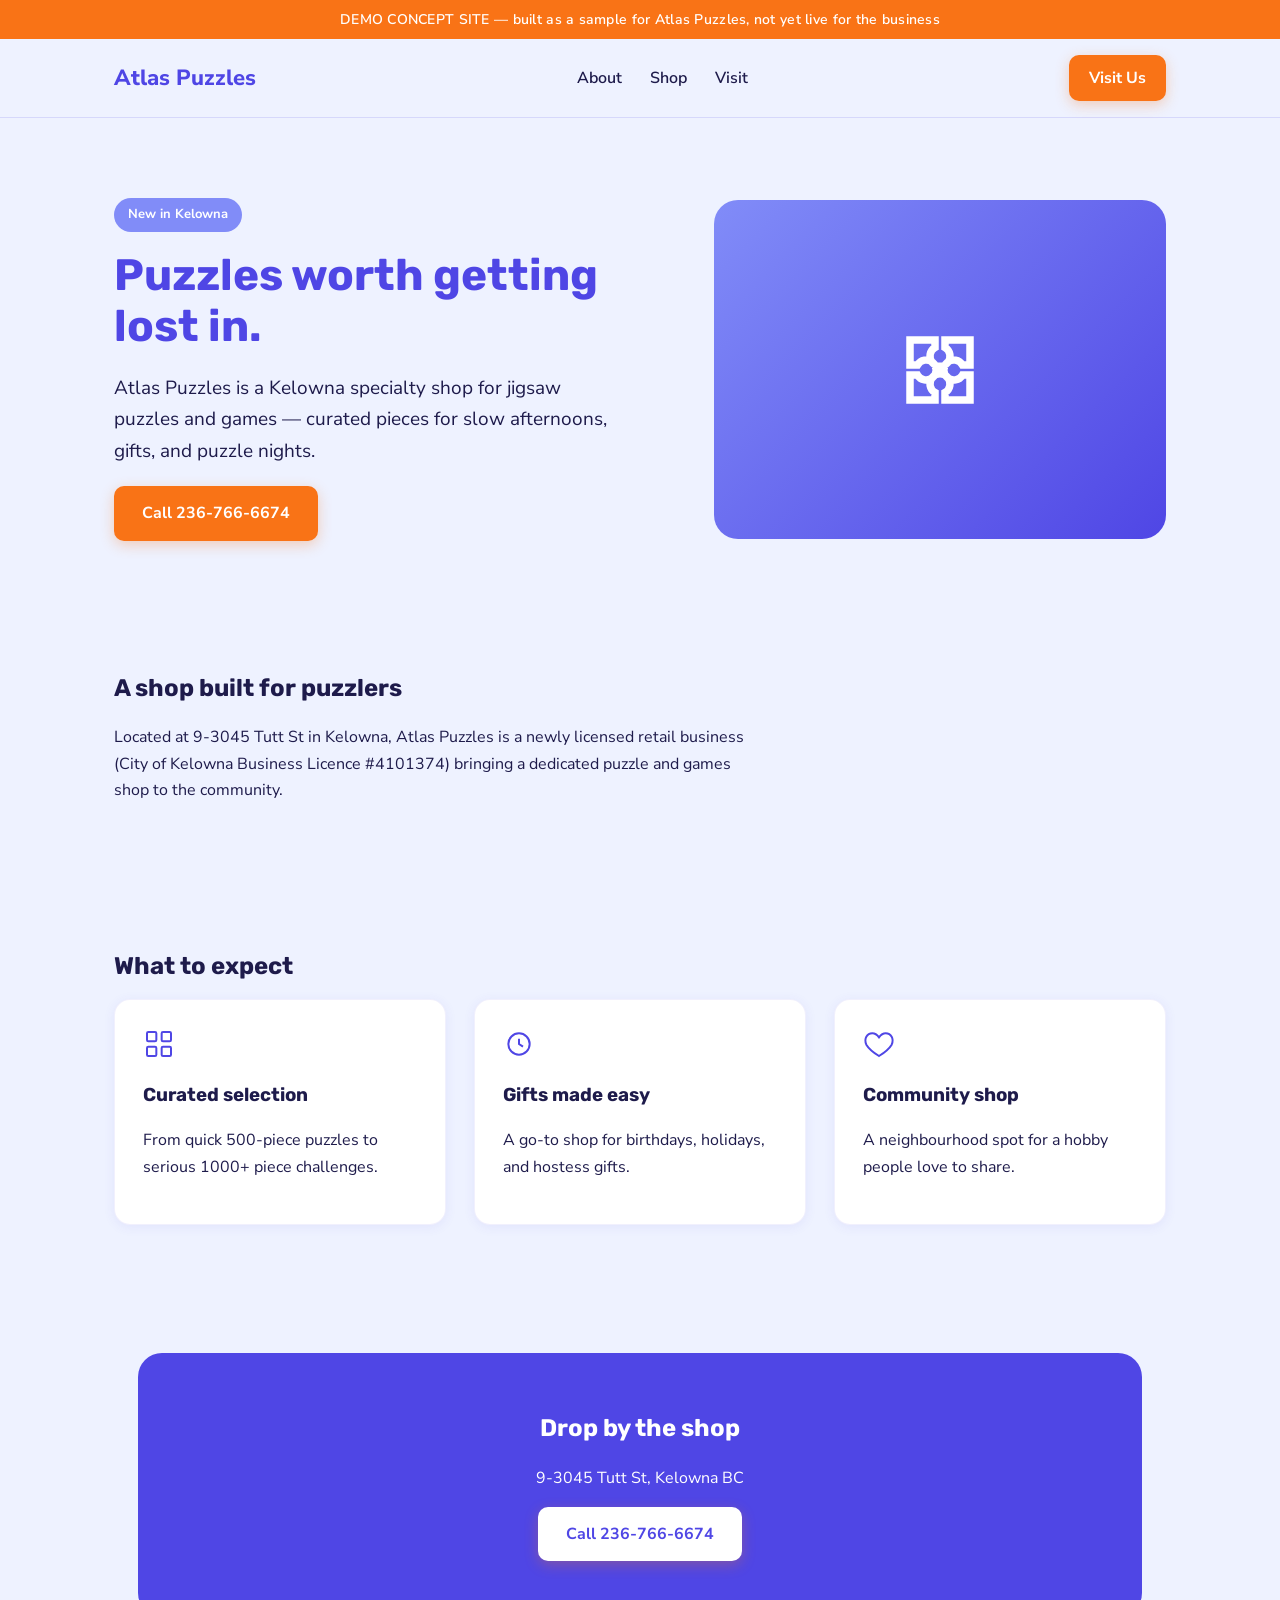
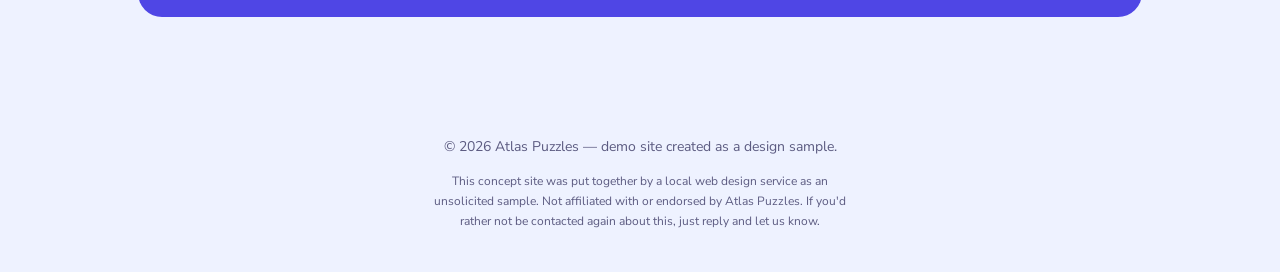
==== index.html @ 6343166e "Add demo concept site for Atlas Puzzles" ====
<!DOCTYPE html>
<html lang="en">
<head>
<meta charset="UTF-8" />
<meta name="viewport" content="width=device-width, initial-scale=1" />
<title>Atlas Puzzles | Jigsaw & Game Shop, Kelowna BC</title>
<meta name="description" content="Atlas Puzzles — a jigsaw puzzle and game specialty shop in Kelowna, BC. Demo concept site." />
<style>
  @import url('https://fonts.googleapis.com/css2?family=Nunito+Sans:wght@300;400;500;600;700&family=Rubik:wght@400;500;600;700;800&display=swap');
  :root{
    --primary:#4F46E5; --secondary:#818CF8; --cta:#F97316;
    --bg:#EEF2FF; --text:#1E1B4B; --card:#ffffff;
  }
  *{box-sizing:border-box;}
  body{margin:0;font-family:'Nunito Sans',sans-serif;background:var(--bg);color:var(--text);line-height:1.65;}
  h1,h2,h3{font-family:'Rubik',sans-serif;margin:0 0 .5em;}
  a{color:inherit;}
  .demo-banner{background:var(--cta);color:#fff;text-align:center;font-size:14px;padding:8px 16px;font-weight:600;letter-spacing:.02em;}
  .wrap{max-width:1100px;margin:0 auto;padding:0 24px;}
  header{position:sticky;top:0;background:rgba(238,242,255,.9);backdrop-filter:blur(6px);border-bottom:1px solid rgba(79,70,229,.15);z-index:20;}
  nav{display:flex;align-items:center;justify-content:space-between;padding:16px 0;}
  .logo{font-size:22px;font-weight:800;color:var(--primary);}
  nav ul{list-style:none;display:flex;gap:28px;margin:0;padding:0;}
  nav a{text-decoration:none;font-weight:600;color:var(--text);cursor:pointer;transition:color .2s;}
  nav a:hover{color:var(--primary);}
  .btn{display:inline-block;background:var(--cta);color:#fff;font-weight:700;padding:14px 28px;border-radius:10px;text-decoration:none;cursor:pointer;transition:transform .2s, box-shadow .2s;box-shadow:0 4px 14px rgba(249,115,22,.3);}
  .btn:hover{transform:translateY(-2px);box-shadow:0 8px 20px rgba(249,115,22,.4);}
  .btn:focus-visible, a:focus-visible, nav a:focus-visible{outline:3px solid var(--primary);outline-offset:3px;}
  .hero{padding:80px 0 64px;display:grid;grid-template-columns:1.1fr .9fr;gap:48px;align-items:center;}
  .hero h1{font-size:44px;line-height:1.15;color:var(--primary);}
  .hero p{font-size:19px;max-width:46ch;}
  .hero-badge{display:inline-block;background:var(--secondary);color:#fff;font-size:13px;font-weight:700;padding:6px 14px;border-radius:999px;margin-bottom:18px;}
  .hero-art{background:linear-gradient(135deg,var(--secondary),var(--primary));border-radius:24px;aspect-ratio:4/3;display:flex;align-items:center;justify-content:center;color:#fff;}
  section{padding:64px 0;}
  .features{display:grid;grid-template-columns:repeat(3,1fr);gap:28px;}
  .card{background:var(--card);border-radius:16px;padding:28px;box-shadow:0 2px 12px rgba(79,70,229,.08);border:1px solid rgba(79,70,229,.08);}
  .card svg{width:32px;height:32px;color:var(--primary);margin-bottom:12px;}
  .cta-section{background:var(--primary);color:#fff;border-radius:24px;padding:56px;text-align:center;margin:0 24px;}
  .cta-section h2{color:#fff;}
  .cta-section .btn{background:#fff;color:var(--primary);}
  footer{padding:40px 0;text-align:center;font-size:14px;color:rgba(30,27,75,.7);}
  @media (max-width:800px){
    .hero{grid-template-columns:1fr;padding-top:48px;}
    .features{grid-template-columns:1fr;}
    nav ul{display:none;}
    .hero h1{font-size:32px;}
  }
</style>
</head>
<body>
  <div class="demo-banner">DEMO CONCEPT SITE — built as a sample for Atlas Puzzles, not yet live for the business</div>

  <header>
    <div class="wrap">
      <nav>
        <div class="logo">Atlas Puzzles</div>
        <ul>
          <li><a href="#about">About</a></li>
          <li><a href="#shop">Shop</a></li>
          <li><a href="#visit">Visit</a></li>
        </ul>
        <a class="btn" href="#visit" style="padding:10px 20px;">Visit Us</a>
      </nav>
    </div>
  </header>

  <div class="wrap">
    <section class="hero">
      <div>
        <span class="hero-badge">New in Kelowna</span>
        <h1>Puzzles worth getting lost in.</h1>
        <p>Atlas Puzzles is a Kelowna specialty shop for jigsaw puzzles and games — curated pieces for slow afternoons, gifts, and puzzle nights.</p>
        <a class="btn" href="tel:2367666674">Call 236-766-6674</a>
      </div>
      <div class="hero-art" aria-hidden="true">
        <svg viewBox="0 0 24 24" fill="none" stroke="currentColor" stroke-width="1.5" style="width:120px;height:120px;">
          <path d="M6 6h5v1.5a2 2 0 1 0 2 0V6h5v5h-1.5a2 2 0 1 0 0 2H18v5h-5v-1.5a2 2 0 1 0-2 0V18H6v-5h1.5a2 2 0 1 0 0-2H6Z"/>
        </svg>
      </div>
    </section>

    <section id="about">
      <h2>A shop built for puzzlers</h2>
      <p style="max-width:65ch;">Located at 9-3045 Tutt St in Kelowna, Atlas Puzzles is a newly licensed retail business (City of Kelowna Business Licence #4101374) bringing a dedicated puzzle and games shop to the community.</p>
    </section>

    <section id="shop">
      <h2>What to expect</h2>
      <div class="features">
        <div class="card">
          <svg viewBox="0 0 24 24" fill="none" stroke="currentColor" stroke-width="1.5"><rect x="3" y="3" width="7" height="7" rx="1"/><rect x="14" y="3" width="7" height="7" rx="1"/><rect x="3" y="14" width="7" height="7" rx="1"/><rect x="14" y="14" width="7" height="7" rx="1"/></svg>
          <h3>Curated selection</h3>
          <p>From quick 500-piece puzzles to serious 1000+ piece challenges.</p>
        </div>
        <div class="card">
          <svg viewBox="0 0 24 24" fill="none" stroke="currentColor" stroke-width="1.5"><path d="M20 12a8 8 0 1 1-16 0 8 8 0 0 1 16 0Z"/><path d="M12 8v4l3 2"/></svg>
          <h3>Gifts made easy</h3>
          <p>A go-to shop for birthdays, holidays, and hostess gifts.</p>
        </div>
        <div class="card">
          <svg viewBox="0 0 24 24" fill="none" stroke="currentColor" stroke-width="1.5"><path d="M12 21s-7-4.35-9.5-8.5C.5 8 3 4 7 4c2 0 3.5 1 5 3 1.5-2 3-3 5-3 4 0 6.5 4 4.5 8.5C19 16.65 12 21 12 21Z"/></svg>
          <h3>Community shop</h3>
          <p>A neighbourhood spot for a hobby people love to share.</p>
        </div>
      </div>
    </section>

    <section id="visit">
      <div class="cta-section">
        <h2>Drop by the shop</h2>
        <p>9-3045 Tutt St, Kelowna BC</p>
        <a class="btn" href="tel:2367666674">Call 236-766-6674</a>
      </div>
    </section>
  </div>

  <footer>
    <div class="wrap">
      <p>&copy; 2026 Atlas Puzzles — demo site created as a design sample.</p>
      <p style="font-size:12px;max-width:60ch;margin:8px auto 0;">This concept site was put together by a local web design service as an unsolicited sample. Not affiliated with or endorsed by Atlas Puzzles. If you'd rather not be contacted again about this, just reply and let us know.</p>
    </div>
  </footer>
</body>
</html>
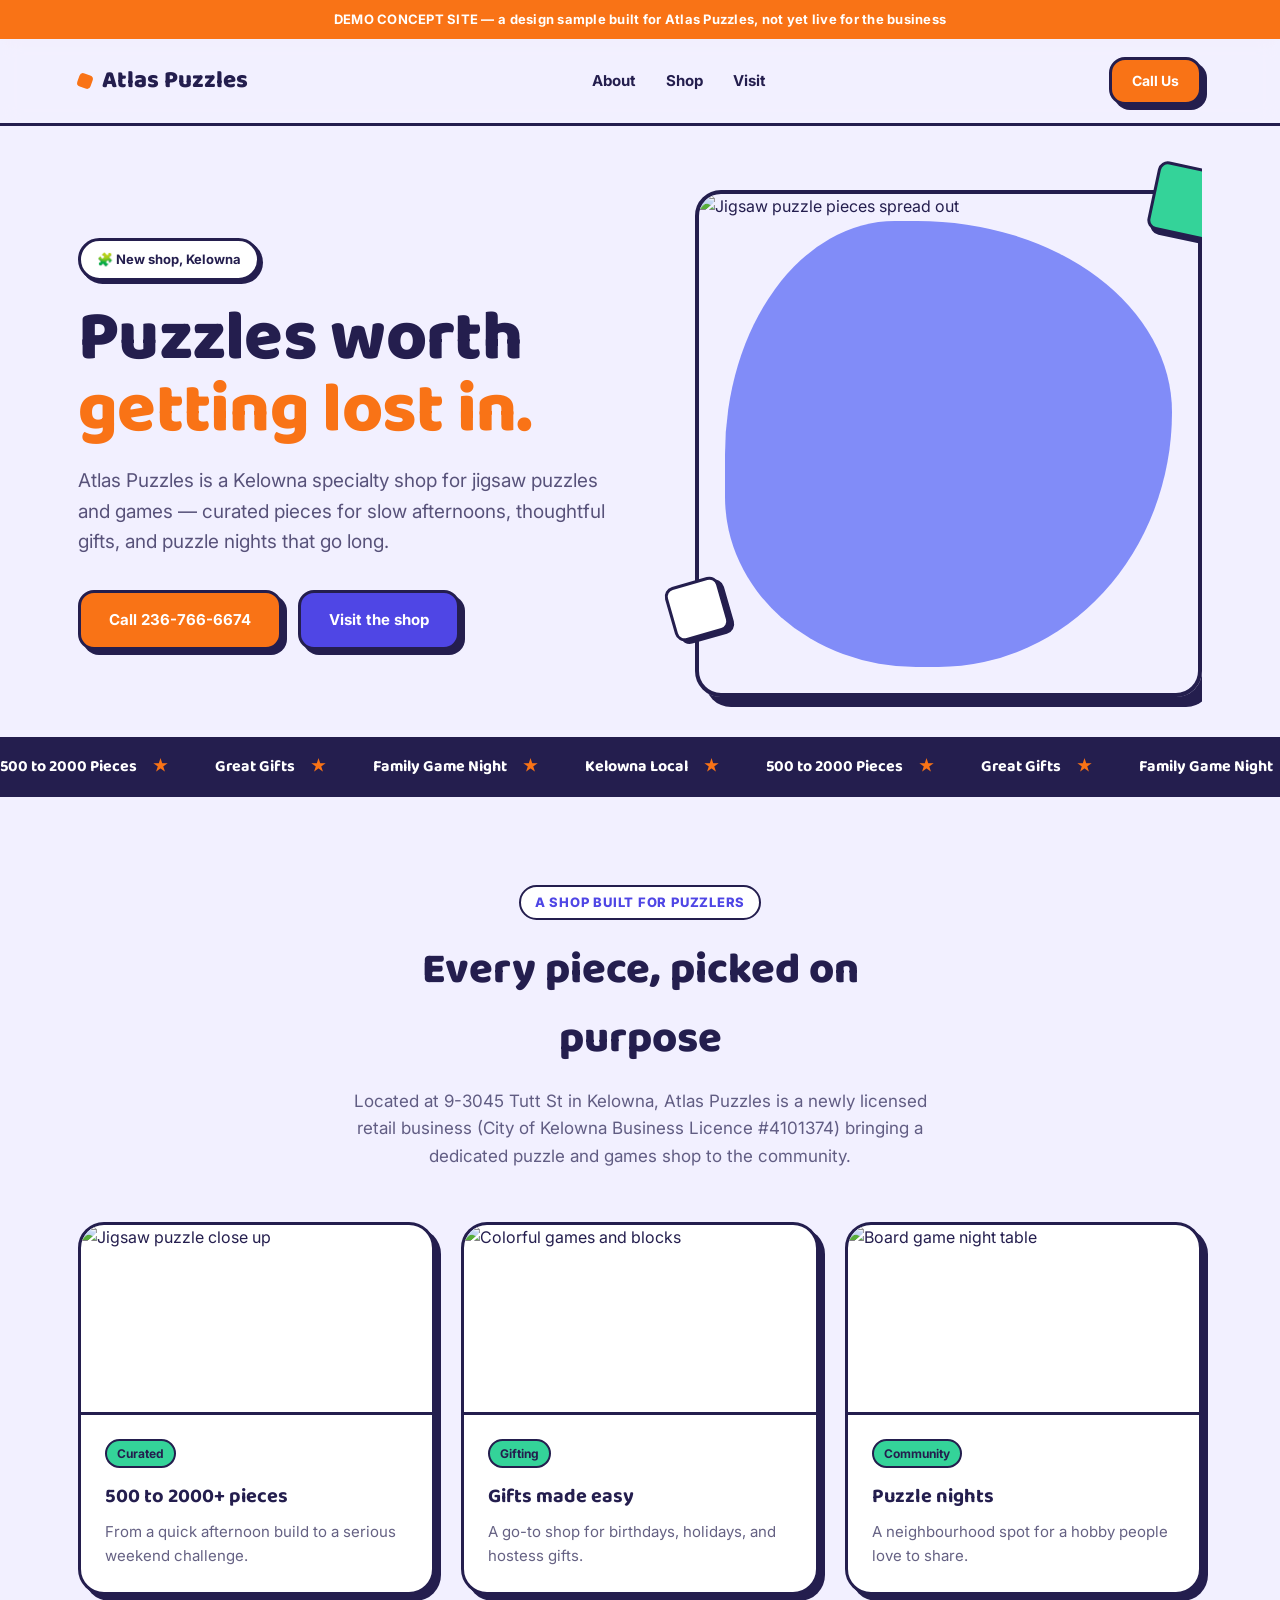
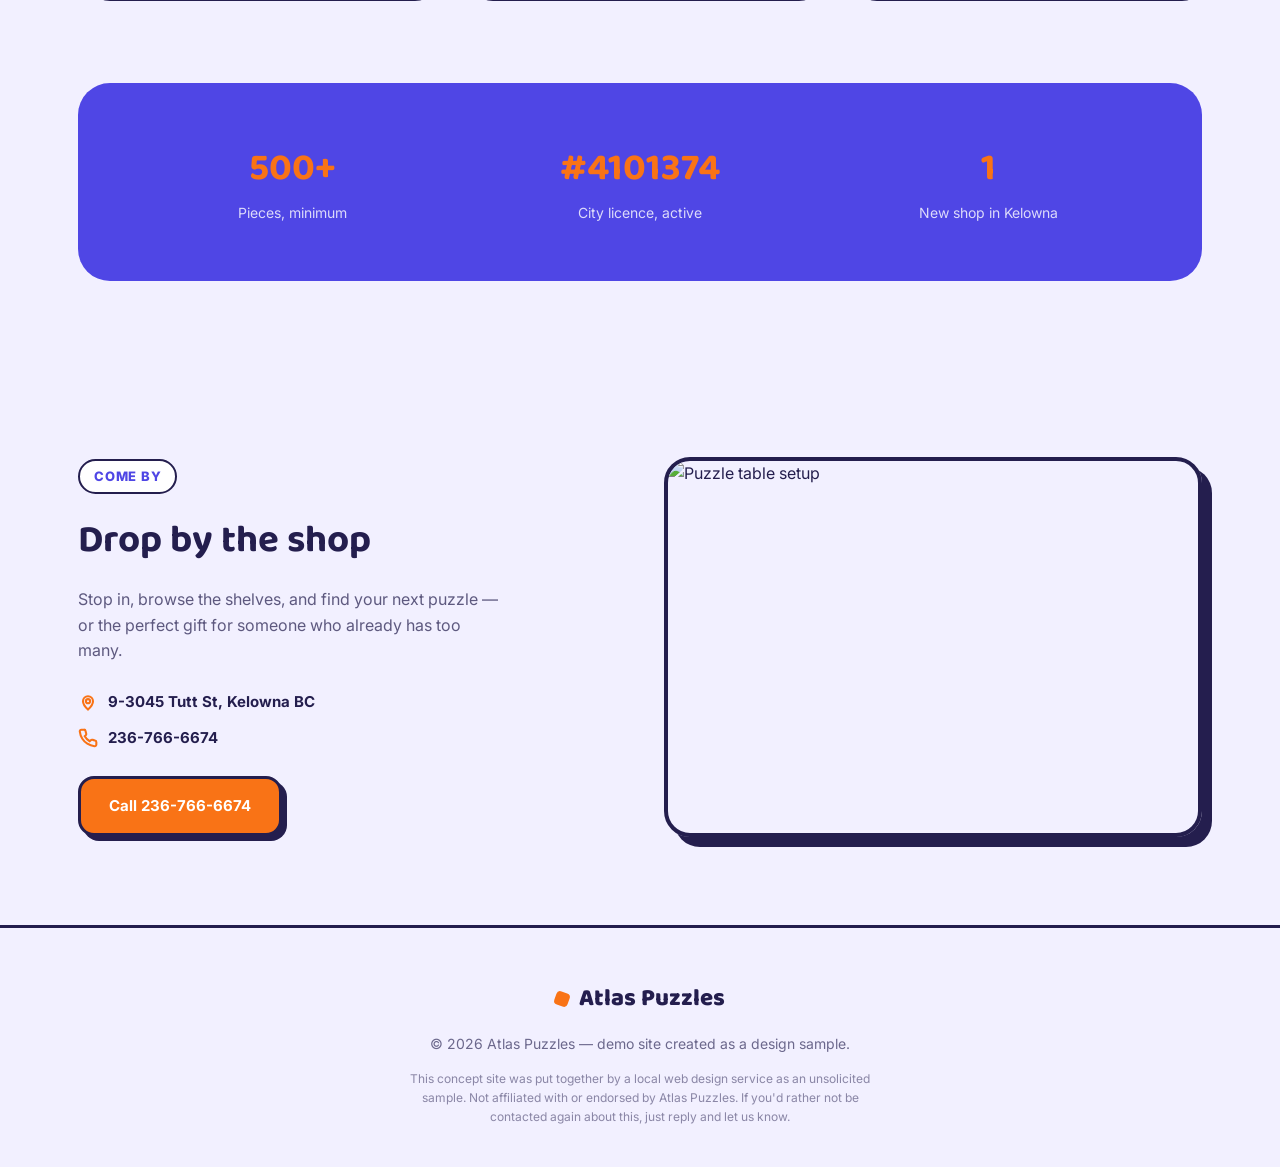
==== commit d9535522: "Redesign with richer, on-brand visual identity" ====
--- a/index.html
+++ b/index.html
@@ -6,118 +6,222 @@
 <title>Atlas Puzzles | Jigsaw & Game Shop, Kelowna BC</title>
 <meta name="description" content="Atlas Puzzles — a jigsaw puzzle and game specialty shop in Kelowna, BC. Demo concept site." />
 <style>
-  @import url('https://fonts.googleapis.com/css2?family=Nunito+Sans:wght@300;400;500;600;700&family=Rubik:wght@400;500;600;700;800&display=swap');
+  @import url('https://fonts.googleapis.com/css2?family=Baloo+2:wght@500;600;700;800&family=Inter:wght@400;500;600;700&display=swap');
+
   :root{
-    --primary:#4F46E5; --secondary:#818CF8; --cta:#F97316;
-    --bg:#EEF2FF; --text:#1E1B4B; --card:#ffffff;
+    --indigo:#4F46E5; --sky:#818CF8; --sun:#F97316; --mint:#34D399;
+    --bg:#F2F0FF; --ink:#241E4E; --paper:#FFFFFF;
+    --r:26px;
   }
   *{box-sizing:border-box;}
-  body{margin:0;font-family:'Nunito Sans',sans-serif;background:var(--bg);color:var(--text);line-height:1.65;}
-  h1,h2,h3{font-family:'Rubik',sans-serif;margin:0 0 .5em;}
+  html{scroll-behavior:smooth;}
+  body{margin:0;font-family:'Inter',sans-serif;background:var(--bg);color:var(--ink);line-height:1.6;-webkit-font-smoothing:antialiased;}
+  h1,h2,h3,.display{font-family:'Baloo 2',sans-serif;}
   a{color:inherit;}
-  .demo-banner{background:var(--cta);color:#fff;text-align:center;font-size:14px;padding:8px 16px;font-weight:600;letter-spacing:.02em;}
-  .wrap{max-width:1100px;margin:0 auto;padding:0 24px;}
-  header{position:sticky;top:0;background:rgba(238,242,255,.9);backdrop-filter:blur(6px);border-bottom:1px solid rgba(79,70,229,.15);z-index:20;}
-  nav{display:flex;align-items:center;justify-content:space-between;padding:16px 0;}
-  .logo{font-size:22px;font-weight:800;color:var(--primary);}
-  nav ul{list-style:none;display:flex;gap:28px;margin:0;padding:0;}
-  nav a{text-decoration:none;font-weight:600;color:var(--text);cursor:pointer;transition:color .2s;}
-  nav a:hover{color:var(--primary);}
-  .btn{display:inline-block;background:var(--cta);color:#fff;font-weight:700;padding:14px 28px;border-radius:10px;text-decoration:none;cursor:pointer;transition:transform .2s, box-shadow .2s;box-shadow:0 4px 14px rgba(249,115,22,.3);}
-  .btn:hover{transform:translateY(-2px);box-shadow:0 8px 20px rgba(249,115,22,.4);}
-  .btn:focus-visible, a:focus-visible, nav a:focus-visible{outline:3px solid var(--primary);outline-offset:3px;}
-  .hero{padding:80px 0 64px;display:grid;grid-template-columns:1.1fr .9fr;gap:48px;align-items:center;}
-  .hero h1{font-size:44px;line-height:1.15;color:var(--primary);}
-  .hero p{font-size:19px;max-width:46ch;}
-  .hero-badge{display:inline-block;background:var(--secondary);color:#fff;font-size:13px;font-weight:700;padding:6px 14px;border-radius:999px;margin-bottom:18px;}
-  .hero-art{background:linear-gradient(135deg,var(--secondary),var(--primary));border-radius:24px;aspect-ratio:4/3;display:flex;align-items:center;justify-content:center;color:#fff;}
-  section{padding:64px 0;}
-  .features{display:grid;grid-template-columns:repeat(3,1fr);gap:28px;}
-  .card{background:var(--card);border-radius:16px;padding:28px;box-shadow:0 2px 12px rgba(79,70,229,.08);border:1px solid rgba(79,70,229,.08);}
-  .card svg{width:32px;height:32px;color:var(--primary);margin-bottom:12px;}
-  .cta-section{background:var(--primary);color:#fff;border-radius:24px;padding:56px;text-align:center;margin:0 24px;}
-  .cta-section h2{color:#fff;}
-  .cta-section .btn{background:#fff;color:var(--primary);}
-  footer{padding:40px 0;text-align:center;font-size:14px;color:rgba(30,27,75,.7);}
-  @media (max-width:800px){
-    .hero{grid-template-columns:1fr;padding-top:48px;}
-    .features{grid-template-columns:1fr;}
+  img{display:block;max-width:100%;}
+
+  .demo-banner{background:var(--sun);color:#fff;text-align:center;font-size:13px;padding:9px 16px;font-weight:700;letter-spacing:.02em;}
+  .wrap{max-width:1180px;margin:0 auto;padding:0 28px;}
+
+  header{position:sticky;top:0;background:rgba(242,240,255,.85);backdrop-filter:blur(10px);z-index:30;border-bottom:3px solid var(--ink);}
+  nav{display:flex;align-items:center;justify-content:space-between;padding:18px 0;}
+  .logo{font-family:'Baloo 2',sans-serif;font-weight:800;font-size:24px;display:flex;align-items:center;gap:10px;}
+  .logo .dot{width:14px;height:14px;background:var(--sun);border-radius:4px;transform:rotate(20deg);display:inline-block;}
+  nav ul{list-style:none;display:flex;gap:30px;margin:0;padding:0;}
+  nav a{text-decoration:none;font-weight:700;font-size:15px;color:var(--ink);cursor:pointer;}
+  nav a:hover{color:var(--indigo);}
+
+  .btn{display:inline-flex;align-items:center;gap:8px;background:var(--sun);color:#fff;font-weight:700;font-size:15px;padding:15px 28px;border-radius:16px;text-decoration:none;cursor:pointer;border:3px solid var(--ink);
+    box-shadow:5px 5px 0 var(--ink);transition:transform .15s ease, box-shadow .15s ease;}
+  .btn:hover{transform:translate(-2px,-2px);box-shadow:7px 7px 0 var(--ink);}
+  .btn:active{transform:translate(2px,2px);box-shadow:2px 2px 0 var(--ink);}
+  .btn.alt{background:var(--indigo);}
+  .btn.white{background:#fff;color:var(--ink);}
+  .btn:focus-visible{outline:3px solid var(--mint);outline-offset:3px;}
+
+  /* HERO */
+  .hero{padding:64px 0 40px;position:relative;overflow:hidden;}
+  .hero-grid{display:grid;grid-template-columns:1.05fr .95fr;gap:56px;align-items:center;position:relative;z-index:2;}
+  .hero-badge{display:inline-flex;align-items:center;gap:8px;background:#fff;border:3px solid var(--ink);color:var(--ink);font-size:13px;font-weight:700;padding:8px 16px;border-radius:100px;margin-bottom:22px;box-shadow:3px 3px 0 var(--ink);}
+  .hero h1{font-size:clamp(2.6rem,5.5vw,4.4rem);line-height:1.02;font-weight:800;margin:0 0 20px;letter-spacing:-.01em;}
+  .hero h1 span{color:var(--sun);}
+  .hero p{font-size:19px;max-width:44ch;color:rgba(36,30,78,.75);margin:0 0 32px;}
+  .hero-actions{display:flex;gap:16px;flex-wrap:wrap;}
+
+  .hero-art{position:relative;aspect-ratio:1/1;}
+  .blob{position:absolute;inset:6%;background:var(--sky);border-radius:40% 60% 55% 45% / 55% 45% 60% 40%;z-index:0;}
+  .hero-photo{position:relative;z-index:1;border-radius:var(--r);border:4px solid var(--ink);box-shadow:10px 10px 0 var(--ink);overflow:hidden;height:100%;}
+  .hero-photo img{width:100%;height:100%;object-fit:cover;}
+  .piece{position:absolute;background:var(--sun);border:3px solid var(--ink);border-radius:10px;z-index:2;box-shadow:4px 4px 0 var(--ink);}
+  .piece.p1{width:70px;height:70px;top:-24px;right:-20px;transform:rotate(12deg);background:var(--mint);}
+  .piece.p2{width:56px;height:56px;bottom:12%;left:-26px;transform:rotate(-16deg);background:#fff;}
+
+  .marquee{border-top:3px solid var(--ink);border-bottom:3px solid var(--ink);overflow:hidden;background:var(--ink);}
+  .marquee-track{display:flex;gap:48px;white-space:nowrap;padding:14px 0;animation:scroll 22s linear infinite;width:max-content;}
+  .marquee span{font-family:'Baloo 2',sans-serif;font-weight:700;font-size:16px;color:#fff;display:flex;align-items:center;gap:16px;}
+  .marquee span::after{content:"★";color:var(--sun);}
+  @keyframes scroll{from{transform:translateX(0);}to{transform:translateX(-50%);}}
+  @media (prefers-reduced-motion: reduce){.marquee-track{animation:none;}}
+
+  section{padding:88px 0;}
+  .eyebrow{display:inline-block;font-size:13px;font-weight:800;letter-spacing:.06em;text-transform:uppercase;color:var(--indigo);background:#fff;border:2px solid var(--ink);border-radius:100px;padding:5px 14px;margin-bottom:16px;}
+  .section-head{max-width:600px;margin:0 auto 52px;text-align:center;}
+  .section-head h2{font-size:clamp(1.9rem,3.4vw,2.7rem);font-weight:800;margin:0 0 14px;}
+  .section-head p{font-size:17px;color:rgba(36,30,78,.7);margin:0;}
+
+  .cards{display:grid;grid-template-columns:repeat(3,1fr);gap:26px;}
+  .card{background:var(--paper);border:3px solid var(--ink);border-radius:var(--r);padding:0;box-shadow:6px 6px 0 var(--ink);overflow:hidden;transition:transform .2s ease, box-shadow .2s ease;cursor:pointer;}
+  .card:hover{transform:translate(-3px,-3px);box-shadow:9px 9px 0 var(--ink);}
+  .card img{width:100%;height:190px;object-fit:cover;border-bottom:3px solid var(--ink);}
+  .card-body{padding:24px;}
+  .card h3{margin:0 0 8px;font-size:20px;}
+  .card p{margin:0;font-size:15px;color:rgba(36,30,78,.7);}
+  .card-tag{display:inline-block;font-size:12px;font-weight:700;background:var(--mint);border:2px solid var(--ink);border-radius:100px;padding:3px 10px;margin-bottom:12px;}
+
+  .stripe{background:var(--indigo);color:#fff;border-radius:32px;padding:56px;display:grid;grid-template-columns:repeat(3,1fr);gap:32px;text-align:center;}
+  .stripe b{display:block;font-family:'Baloo 2',sans-serif;font-size:38px;color:var(--sun);}
+  .stripe span{font-size:14px;color:rgba(255,255,255,.8);}
+
+  .visit{display:grid;grid-template-columns:1fr 1fr;gap:48px;align-items:center;}
+  .visit-photo{border-radius:var(--r);border:4px solid var(--ink);box-shadow:10px 10px 0 var(--ink);overflow:hidden;height:380px;}
+  .visit-photo img{width:100%;height:100%;object-fit:cover;}
+  .visit h2{font-size:clamp(1.8rem,3vw,2.5rem);margin:0 0 16px;}
+  .visit p{color:rgba(36,30,78,.72);font-size:16px;margin:0 0 26px;max-width:42ch;}
+  .visit-details{display:flex;flex-direction:column;gap:12px;margin-bottom:26px;}
+  .visit-details div{display:flex;gap:10px;align-items:center;font-weight:700;font-size:15px;}
+  .visit-details svg{width:20px;height:20px;color:var(--sun);flex-shrink:0;}
+
+  footer{padding:52px 0 40px;text-align:center;border-top:3px solid var(--ink);}
+  footer .logo{justify-content:center;display:flex;margin-bottom:14px;}
+  footer p{font-size:14px;color:rgba(36,30,78,.65);margin:6px 0;}
+  footer .fine{font-size:12px;max-width:60ch;margin:14px auto 0;color:rgba(36,30,78,.5);}
+
+  @media (max-width:860px){
+    .hero-grid,.visit{grid-template-columns:1fr;}
+    .cards{grid-template-columns:1fr;}
+    .stripe{grid-template-columns:1fr;gap:20px;padding:36px;}
     nav ul{display:none;}
-    .hero h1{font-size:32px;}
+    section{padding:56px 0;}
+    .hero-art{order:-1;margin-bottom:20px;}
   }
 </style>
 </head>
 <body>
-  <div class="demo-banner">DEMO CONCEPT SITE — built as a sample for Atlas Puzzles, not yet live for the business</div>
+  <div class="demo-banner">DEMO CONCEPT SITE — a design sample built for Atlas Puzzles, not yet live for the business</div>
 
   <header>
     <div class="wrap">
       <nav>
-        <div class="logo">Atlas Puzzles</div>
+        <div class="logo"><span class="dot"></span>Atlas Puzzles</div>
         <ul>
           <li><a href="#about">About</a></li>
           <li><a href="#shop">Shop</a></li>
           <li><a href="#visit">Visit</a></li>
         </ul>
-        <a class="btn" href="#visit" style="padding:10px 20px;">Visit Us</a>
+        <a class="btn" href="tel:2367666674" style="padding:10px 20px;font-size:14px;">Call Us</a>
       </nav>
     </div>
   </header>
 
   <div class="wrap">
     <section class="hero">
-      <div>
-        <span class="hero-badge">New in Kelowna</span>
-        <h1>Puzzles worth getting lost in.</h1>
-        <p>Atlas Puzzles is a Kelowna specialty shop for jigsaw puzzles and games — curated pieces for slow afternoons, gifts, and puzzle nights.</p>
-        <a class="btn" href="tel:2367666674">Call 236-766-6674</a>
-      </div>
-      <div class="hero-art" aria-hidden="true">
-        <svg viewBox="0 0 24 24" fill="none" stroke="currentColor" stroke-width="1.5" style="width:120px;height:120px;">
-          <path d="M6 6h5v1.5a2 2 0 1 0 2 0V6h5v5h-1.5a2 2 0 1 0 0 2H18v5h-5v-1.5a2 2 0 1 0-2 0V18H6v-5h1.5a2 2 0 1 0 0-2H6Z"/>
-        </svg>
-      </div>
-    </section>
-
+      <div class="hero-grid">
+        <div>
+          <span class="hero-badge">🧩 New shop, Kelowna</span>
+          <h1>Puzzles worth <span>getting lost in.</span></h1>
+          <p>Atlas Puzzles is a Kelowna specialty shop for jigsaw puzzles and games — curated pieces for slow afternoons, thoughtful gifts, and puzzle nights that go long.</p>
+          <div class="hero-actions">
+            <a class="btn" href="tel:2367666674">Call 236-766-6674</a>
+            <a class="btn alt" href="#visit">Visit the shop</a>
+          </div>
+        </div>
+        <div class="hero-art">
+          <div class="blob"></div>
+          <div class="hero-photo">
+            <img src="https://images.unsplash.com/photo-1606503153255-59d8b8b82176?w=900&q=80&auto=format&fit=crop" alt="Jigsaw puzzle pieces spread out" />
+          </div>
+          <div class="piece p1"></div>
+          <div class="piece p2"></div>
+        </div>
+      </div>
+    </section>
+  </div>
+
+  <div class="marquee" aria-hidden="true">
+    <div class="marquee-track">
+      <span>500 to 2000 Pieces</span><span>Great Gifts</span><span>Family Game Night</span><span>Kelowna Local</span>
+      <span>500 to 2000 Pieces</span><span>Great Gifts</span><span>Family Game Night</span><span>Kelowna Local</span>
+    </div>
+  </div>
+
+  <div class="wrap">
     <section id="about">
-      <h2>A shop built for puzzlers</h2>
-      <p style="max-width:65ch;">Located at 9-3045 Tutt St in Kelowna, Atlas Puzzles is a newly licensed retail business (City of Kelowna Business Licence #4101374) bringing a dedicated puzzle and games shop to the community.</p>
-    </section>
-
-    <section id="shop">
-      <h2>What to expect</h2>
-      <div class="features">
+      <div class="section-head">
+        <span class="eyebrow">A shop built for puzzlers</span>
+        <h2>Every piece, picked on purpose</h2>
+        <p>Located at 9-3045 Tutt St in Kelowna, Atlas Puzzles is a newly licensed retail business (City of Kelowna Business Licence #4101374) bringing a dedicated puzzle and games shop to the community.</p>
+      </div>
+
+      <div id="shop" class="cards">
         <div class="card">
-          <svg viewBox="0 0 24 24" fill="none" stroke="currentColor" stroke-width="1.5"><rect x="3" y="3" width="7" height="7" rx="1"/><rect x="14" y="3" width="7" height="7" rx="1"/><rect x="3" y="14" width="7" height="7" rx="1"/><rect x="14" y="14" width="7" height="7" rx="1"/></svg>
-          <h3>Curated selection</h3>
-          <p>From quick 500-piece puzzles to serious 1000+ piece challenges.</p>
+          <img src="https://images.unsplash.com/photo-1595278069441-2cf29f8005a4?w=500&q=75&auto=format&fit=crop" alt="Jigsaw puzzle close up"/>
+          <div class="card-body">
+            <span class="card-tag">Curated</span>
+            <h3>500 to 2000+ pieces</h3>
+            <p>From a quick afternoon build to a serious weekend challenge.</p>
+          </div>
         </div>
         <div class="card">
-          <svg viewBox="0 0 24 24" fill="none" stroke="currentColor" stroke-width="1.5"><path d="M20 12a8 8 0 1 1-16 0 8 8 0 0 1 16 0Z"/><path d="M12 8v4l3 2"/></svg>
-          <h3>Gifts made easy</h3>
-          <p>A go-to shop for birthdays, holidays, and hostess gifts.</p>
+          <img src="https://images.unsplash.com/photo-1522069169874-c58ec4b76be5?w=500&q=75&auto=format&fit=crop" alt="Colorful games and blocks"/>
+          <div class="card-body">
+            <span class="card-tag">Gifting</span>
+            <h3>Gifts made easy</h3>
+            <p>A go-to shop for birthdays, holidays, and hostess gifts.</p>
+          </div>
         </div>
         <div class="card">
-          <svg viewBox="0 0 24 24" fill="none" stroke="currentColor" stroke-width="1.5"><path d="M12 21s-7-4.35-9.5-8.5C.5 8 3 4 7 4c2 0 3.5 1 5 3 1.5-2 3-3 5-3 4 0 6.5 4 4.5 8.5C19 16.65 12 21 12 21Z"/></svg>
-          <h3>Community shop</h3>
-          <p>A neighbourhood spot for a hobby people love to share.</p>
-        </div>
+          <img src="https://images.unsplash.com/photo-1611996575749-79a3a250f948?w=500&q=75&auto=format&fit=crop" alt="Board game night table"/>
+          <div class="card-body">
+            <span class="card-tag">Community</span>
+            <h3>Puzzle nights</h3>
+            <p>A neighbourhood spot for a hobby people love to share.</p>
+          </div>
+        </div>
+      </div>
+    </section>
+
+    <section style="padding-top:0;">
+      <div class="stripe">
+        <div><b>500+</b><span>Pieces, minimum</span></div>
+        <div><b>#4101374</b><span>City licence, active</span></div>
+        <div><b>1</b><span>New shop in Kelowna</span></div>
       </div>
     </section>
 
     <section id="visit">
-      <div class="cta-section">
-        <h2>Drop by the shop</h2>
-        <p>9-3045 Tutt St, Kelowna BC</p>
-        <a class="btn" href="tel:2367666674">Call 236-766-6674</a>
+      <div class="visit">
+        <div>
+          <span class="eyebrow">Come By</span>
+          <h2>Drop by the shop</h2>
+          <p>Stop in, browse the shelves, and find your next puzzle — or the perfect gift for someone who already has too many.</p>
+          <div class="visit-details">
+            <div><svg viewBox="0 0 24 24" fill="none" stroke="currentColor" stroke-width="2.5"><path d="M12 21s-6-5.5-6-10a6 6 0 1 1 12 0c0 4.5-6 10-6 10Z"/><circle cx="12" cy="11" r="2.5"/></svg> 9-3045 Tutt St, Kelowna BC</div>
+            <div><svg viewBox="0 0 24 24" fill="none" stroke="currentColor" stroke-width="2.5"><path d="M22 16.92v3a2 2 0 0 1-2.18 2 19.8 19.8 0 0 1-8.63-3.07 19.5 19.5 0 0 1-6-6 19.8 19.8 0 0 1-3.07-8.67A2 2 0 0 1 4.11 2h3a2 2 0 0 1 2 1.72c.13.96.36 1.9.7 2.81a2 2 0 0 1-.45 2.11L8.09 9.91a16 16 0 0 0 6 6l1.27-1.27a2 2 0 0 1 2.11-.45c.9.34 1.85.57 2.81.7A2 2 0 0 1 22 16.92Z"/></svg> 236-766-6674</div>
+          </div>
+          <a class="btn" href="tel:2367666674">Call 236-766-6674</a>
+        </div>
+        <div class="visit-photo">
+          <img src="https://images.unsplash.com/photo-1587654780291-39c9404d746b?w=900&q=80&auto=format&fit=crop" alt="Puzzle table setup" />
+        </div>
       </div>
     </section>
   </div>
 
   <footer>
     <div class="wrap">
+      <div class="logo"><span class="dot"></span>Atlas Puzzles</div>
       <p>&copy; 2026 Atlas Puzzles — demo site created as a design sample.</p>
-      <p style="font-size:12px;max-width:60ch;margin:8px auto 0;">This concept site was put together by a local web design service as an unsolicited sample. Not affiliated with or endorsed by Atlas Puzzles. If you'd rather not be contacted again about this, just reply and let us know.</p>
+      <p class="fine">This concept site was put together by a local web design service as an unsolicited sample. Not affiliated with or endorsed by Atlas Puzzles. If you'd rather not be contacted again about this, just reply and let us know.</p>
     </div>
   </footer>
 </body>
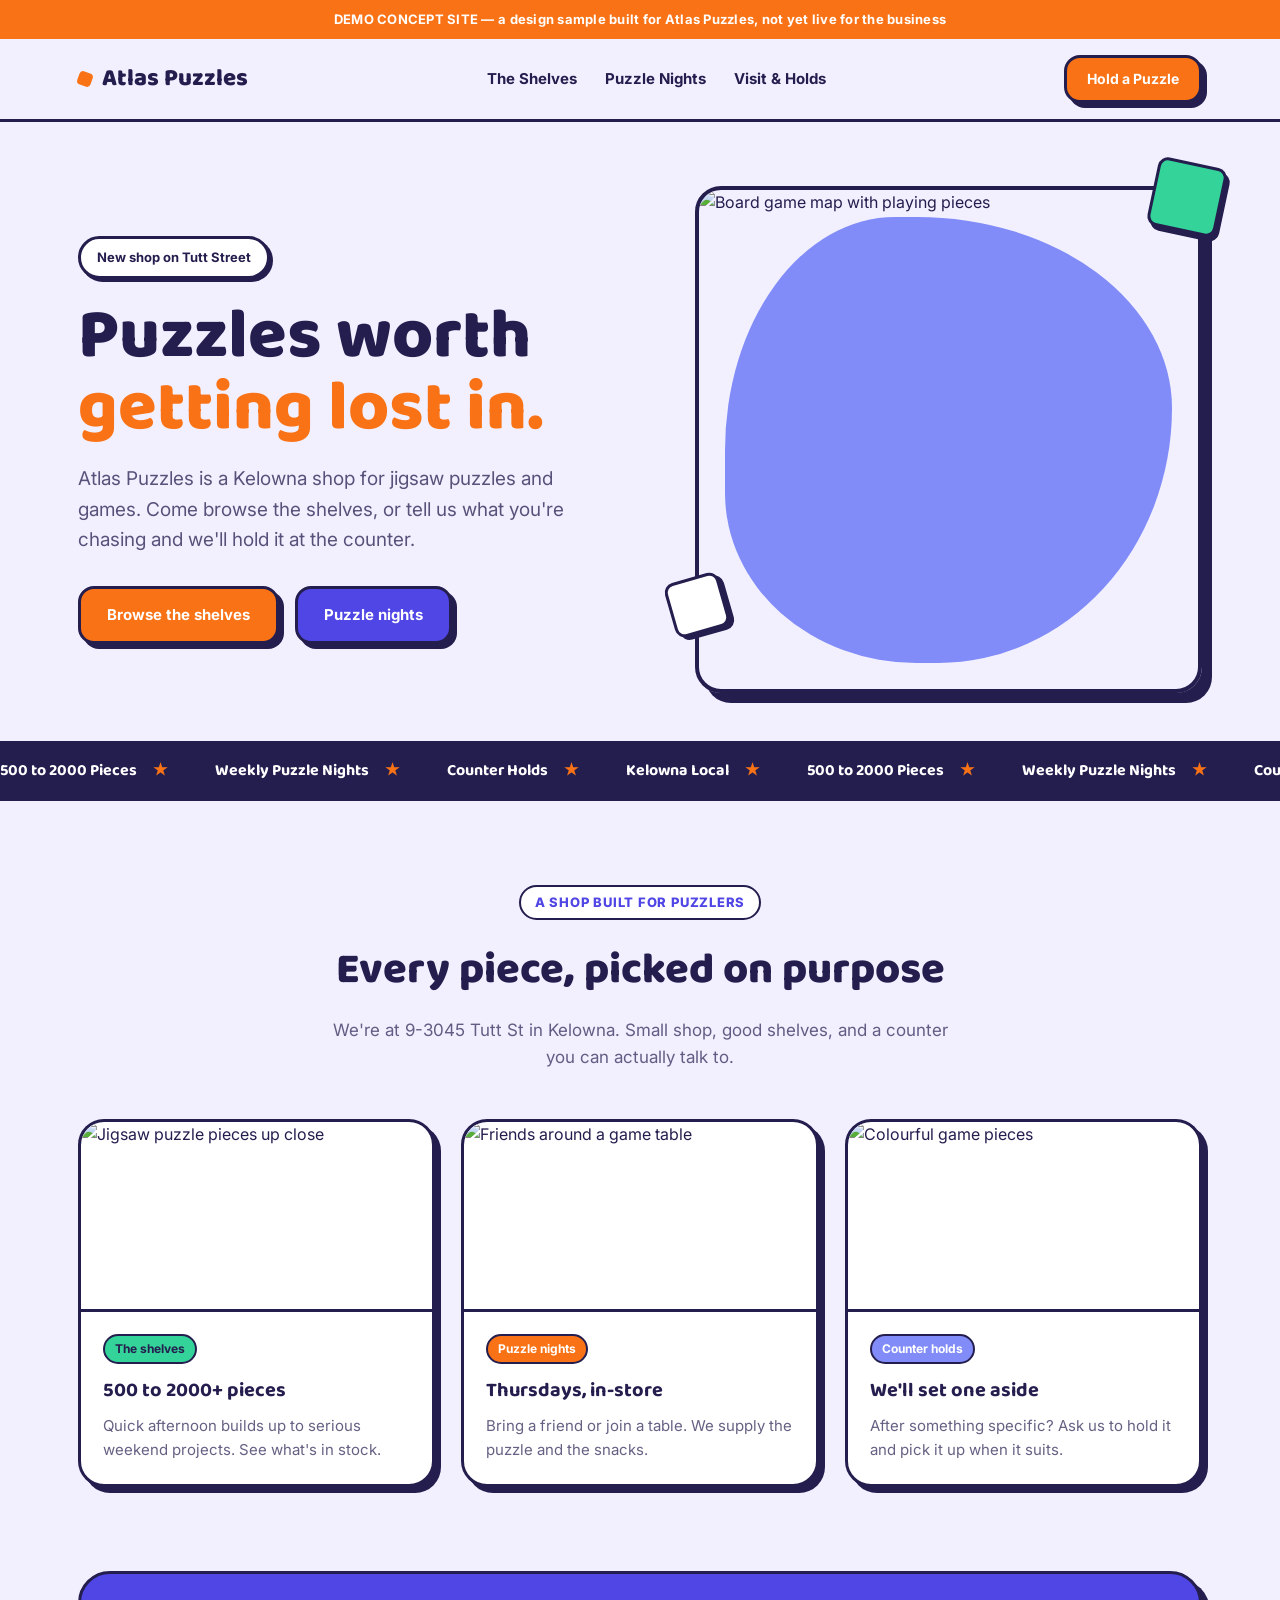
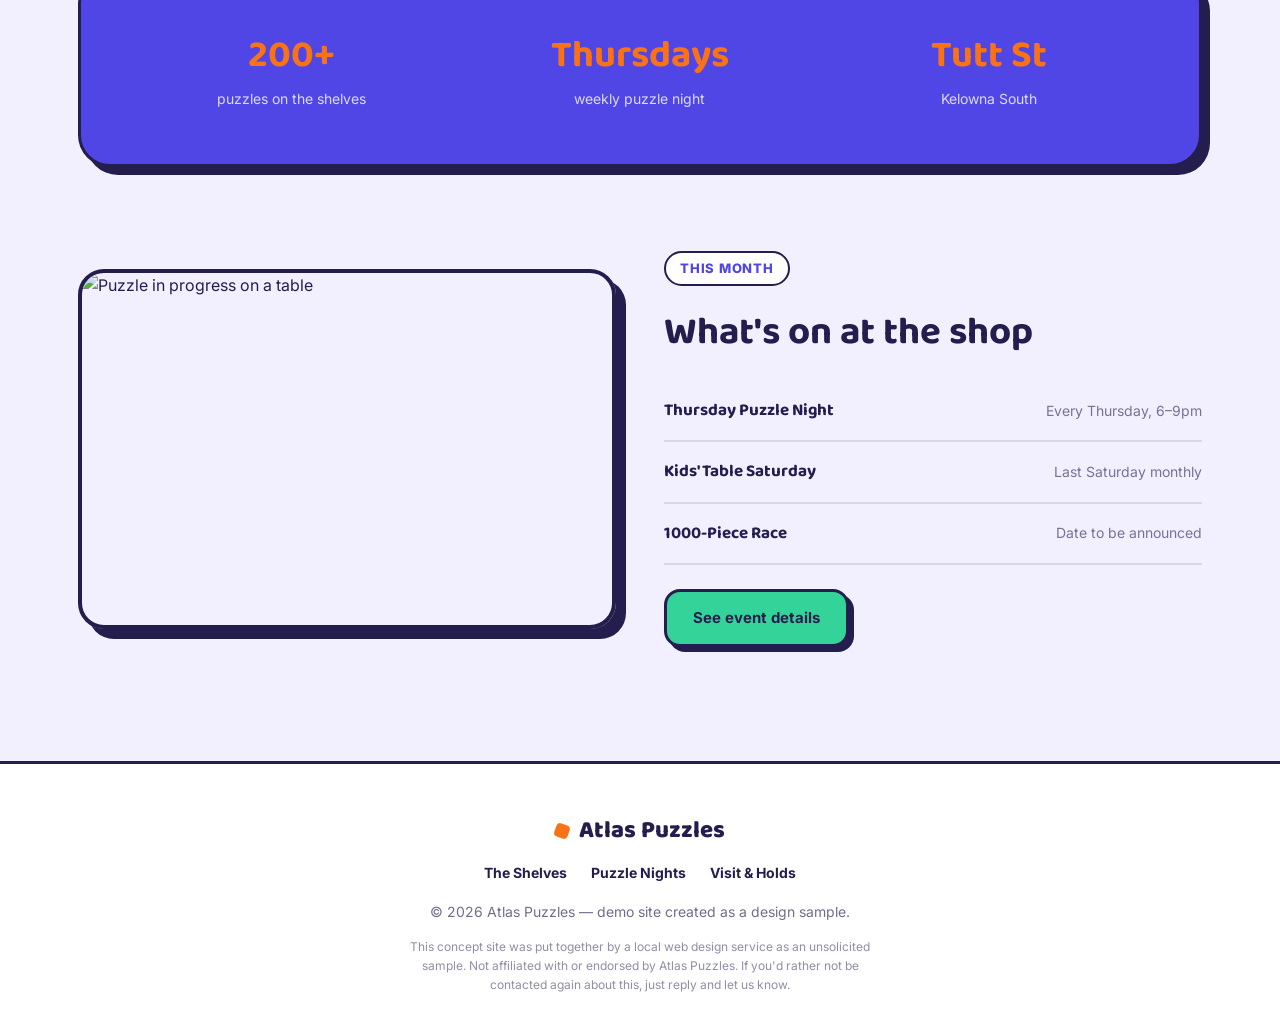
==== commit 8374a34e: "Expand to full multi-page site with booking flow and real photography Co-Authored-By: Claude Fable 5" ====
--- a/index.html
+++ b/index.html
@@ -3,56 +3,22 @@
 <head>
 <meta charset="UTF-8" />
 <meta name="viewport" content="width=device-width, initial-scale=1" />
-<title>Atlas Puzzles | Jigsaw & Game Shop, Kelowna BC</title>
-<meta name="description" content="Atlas Puzzles — a jigsaw puzzle and game specialty shop in Kelowna, BC. Demo concept site." />
+<title>Atlas Puzzles | Jigsaw &amp; Game Shop, Kelowna BC</title>
+<meta name="description" content="Atlas Puzzles is a jigsaw puzzle and game shop at 9-3045 Tutt St in Kelowna. Browse the shelves, join a puzzle night, or ask us to hold one for you." />
+<link rel="stylesheet" href="styles.css" />
 <style>
-  @import url('https://fonts.googleapis.com/css2?family=Baloo+2:wght@500;600;700;800&family=Inter:wght@400;500;600;700&display=swap');
-
-  :root{
-    --indigo:#4F46E5; --sky:#818CF8; --sun:#F97316; --mint:#34D399;
-    --bg:#F2F0FF; --ink:#241E4E; --paper:#FFFFFF;
-    --r:26px;
-  }
-  *{box-sizing:border-box;}
-  html{scroll-behavior:smooth;}
-  body{margin:0;font-family:'Inter',sans-serif;background:var(--bg);color:var(--ink);line-height:1.6;-webkit-font-smoothing:antialiased;}
-  h1,h2,h3,.display{font-family:'Baloo 2',sans-serif;}
-  a{color:inherit;}
-  img{display:block;max-width:100%;}
-
-  .demo-banner{background:var(--sun);color:#fff;text-align:center;font-size:13px;padding:9px 16px;font-weight:700;letter-spacing:.02em;}
-  .wrap{max-width:1180px;margin:0 auto;padding:0 28px;}
-
-  header{position:sticky;top:0;background:rgba(242,240,255,.85);backdrop-filter:blur(10px);z-index:30;border-bottom:3px solid var(--ink);}
-  nav{display:flex;align-items:center;justify-content:space-between;padding:18px 0;}
-  .logo{font-family:'Baloo 2',sans-serif;font-weight:800;font-size:24px;display:flex;align-items:center;gap:10px;}
-  .logo .dot{width:14px;height:14px;background:var(--sun);border-radius:4px;transform:rotate(20deg);display:inline-block;}
-  nav ul{list-style:none;display:flex;gap:30px;margin:0;padding:0;}
-  nav a{text-decoration:none;font-weight:700;font-size:15px;color:var(--ink);cursor:pointer;}
-  nav a:hover{color:var(--indigo);}
-
-  .btn{display:inline-flex;align-items:center;gap:8px;background:var(--sun);color:#fff;font-weight:700;font-size:15px;padding:15px 28px;border-radius:16px;text-decoration:none;cursor:pointer;border:3px solid var(--ink);
-    box-shadow:5px 5px 0 var(--ink);transition:transform .15s ease, box-shadow .15s ease;}
-  .btn:hover{transform:translate(-2px,-2px);box-shadow:7px 7px 0 var(--ink);}
-  .btn:active{transform:translate(2px,2px);box-shadow:2px 2px 0 var(--ink);}
-  .btn.alt{background:var(--indigo);}
-  .btn.white{background:#fff;color:var(--ink);}
-  .btn:focus-visible{outline:3px solid var(--mint);outline-offset:3px;}
-
-  /* HERO */
-  .hero{padding:64px 0 40px;position:relative;overflow:hidden;}
-  .hero-grid{display:grid;grid-template-columns:1.05fr .95fr;gap:56px;align-items:center;position:relative;z-index:2;}
-  .hero-badge{display:inline-flex;align-items:center;gap:8px;background:#fff;border:3px solid var(--ink);color:var(--ink);font-size:13px;font-weight:700;padding:8px 16px;border-radius:100px;margin-bottom:22px;box-shadow:3px 3px 0 var(--ink);}
-  .hero h1{font-size:clamp(2.6rem,5.5vw,4.4rem);line-height:1.02;font-weight:800;margin:0 0 20px;letter-spacing:-.01em;}
+  .hero{padding:64px 0 48px;}
+  .hero-grid{display:grid;grid-template-columns:1.05fr .95fr;gap:56px;align-items:center;}
+  .hero-badge{display:inline-flex;align-items:center;gap:8px;background:#fff;border:3px solid var(--ink);font-size:13px;font-weight:700;padding:8px 16px;border-radius:100px;margin-bottom:22px;box-shadow:3px 3px 0 var(--ink);}
+  .hero h1{font-size:clamp(2.6rem,5.5vw,4.4rem);line-height:1.02;font-weight:800;margin:0 0 20px;}
   .hero h1 span{color:var(--sun);}
-  .hero p{font-size:19px;max-width:44ch;color:rgba(36,30,78,.75);margin:0 0 32px;}
+  .hero p{font-size:19px;max-width:44ch;color:rgba(36,30,78,.75);margin:0 0 30px;}
   .hero-actions{display:flex;gap:16px;flex-wrap:wrap;}
-
   .hero-art{position:relative;aspect-ratio:1/1;}
-  .blob{position:absolute;inset:6%;background:var(--sky);border-radius:40% 60% 55% 45% / 55% 45% 60% 40%;z-index:0;}
-  .hero-photo{position:relative;z-index:1;border-radius:var(--r);border:4px solid var(--ink);box-shadow:10px 10px 0 var(--ink);overflow:hidden;height:100%;}
+  .blob{position:absolute;inset:6%;background:var(--sky);border-radius:40% 60% 55% 45% / 55% 45% 60% 40%;}
+  .hero-photo{position:relative;border-radius:var(--r);border:4px solid var(--ink);box-shadow:10px 10px 0 var(--ink);overflow:hidden;height:100%;}
   .hero-photo img{width:100%;height:100%;object-fit:cover;}
-  .piece{position:absolute;background:var(--sun);border:3px solid var(--ink);border-radius:10px;z-index:2;box-shadow:4px 4px 0 var(--ink);}
+  .piece{position:absolute;border:3px solid var(--ink);border-radius:10px;box-shadow:4px 4px 0 var(--ink);}
   .piece.p1{width:70px;height:70px;top:-24px;right:-20px;transform:rotate(12deg);background:var(--mint);}
   .piece.p2{width:56px;height:56px;bottom:12%;left:-26px;transform:rotate(-16deg);background:#fff;}
 
@@ -63,45 +29,22 @@
   @keyframes scroll{from{transform:translateX(0);}to{transform:translateX(-50%);}}
   @media (prefers-reduced-motion: reduce){.marquee-track{animation:none;}}
 
-  section{padding:88px 0;}
-  .eyebrow{display:inline-block;font-size:13px;font-weight:800;letter-spacing:.06em;text-transform:uppercase;color:var(--indigo);background:#fff;border:2px solid var(--ink);border-radius:100px;padding:5px 14px;margin-bottom:16px;}
-  .section-head{max-width:600px;margin:0 auto 52px;text-align:center;}
-  .section-head h2{font-size:clamp(1.9rem,3.4vw,2.7rem);font-weight:800;margin:0 0 14px;}
-  .section-head p{font-size:17px;color:rgba(36,30,78,.7);margin:0;}
-
   .cards{display:grid;grid-template-columns:repeat(3,1fr);gap:26px;}
-  .card{background:var(--paper);border:3px solid var(--ink);border-radius:var(--r);padding:0;box-shadow:6px 6px 0 var(--ink);overflow:hidden;transition:transform .2s ease, box-shadow .2s ease;cursor:pointer;}
-  .card:hover{transform:translate(-3px,-3px);box-shadow:9px 9px 0 var(--ink);}
-  .card img{width:100%;height:190px;object-fit:cover;border-bottom:3px solid var(--ink);}
-  .card-body{padding:24px;}
-  .card h3{margin:0 0 8px;font-size:20px;}
-  .card p{margin:0;font-size:15px;color:rgba(36,30,78,.7);}
-  .card-tag{display:inline-block;font-size:12px;font-weight:700;background:var(--mint);border:2px solid var(--ink);border-radius:100px;padding:3px 10px;margin-bottom:12px;}
-
-  .stripe{background:var(--indigo);color:#fff;border-radius:32px;padding:56px;display:grid;grid-template-columns:repeat(3,1fr);gap:32px;text-align:center;}
+  .stripe{background:var(--indigo);color:#fff;border-radius:32px;padding:52px;display:grid;grid-template-columns:repeat(3,1fr);gap:32px;text-align:center;border:3px solid var(--ink);box-shadow:8px 8px 0 var(--ink);}
   .stripe b{display:block;font-family:'Baloo 2',sans-serif;font-size:38px;color:var(--sun);}
   .stripe span{font-size:14px;color:rgba(255,255,255,.8);}
 
-  .visit{display:grid;grid-template-columns:1fr 1fr;gap:48px;align-items:center;}
-  .visit-photo{border-radius:var(--r);border:4px solid var(--ink);box-shadow:10px 10px 0 var(--ink);overflow:hidden;height:380px;}
-  .visit-photo img{width:100%;height:100%;object-fit:cover;}
-  .visit h2{font-size:clamp(1.8rem,3vw,2.5rem);margin:0 0 16px;}
-  .visit p{color:rgba(36,30,78,.72);font-size:16px;margin:0 0 26px;max-width:42ch;}
-  .visit-details{display:flex;flex-direction:column;gap:12px;margin-bottom:26px;}
-  .visit-details div{display:flex;gap:10px;align-items:center;font-weight:700;font-size:15px;}
-  .visit-details svg{width:20px;height:20px;color:var(--sun);flex-shrink:0;}
-
-  footer{padding:52px 0 40px;text-align:center;border-top:3px solid var(--ink);}
-  footer .logo{justify-content:center;display:flex;margin-bottom:14px;}
-  footer p{font-size:14px;color:rgba(36,30,78,.65);margin:6px 0;}
-  footer .fine{font-size:12px;max-width:60ch;margin:14px auto 0;color:rgba(36,30,78,.5);}
+  .events-teaser{display:grid;grid-template-columns:1fr 1fr;gap:48px;align-items:center;}
+  .events-photo{border-radius:var(--r);border:4px solid var(--ink);box-shadow:10px 10px 0 var(--ink);overflow:hidden;height:360px;}
+  .events-photo img{width:100%;height:100%;object-fit:cover;}
+  .event-line{display:flex;justify-content:space-between;align-items:center;padding:16px 0;border-bottom:2px solid rgba(36,30,78,.12);gap:16px;}
+  .event-line b{font-family:'Baloo 2',sans-serif;font-size:17px;}
+  .event-line span{font-size:14px;color:rgba(36,30,78,.6);}
 
   @media (max-width:860px){
-    .hero-grid,.visit{grid-template-columns:1fr;}
+    .hero-grid,.events-teaser{grid-template-columns:1fr;}
     .cards{grid-template-columns:1fr;}
-    .stripe{grid-template-columns:1fr;gap:20px;padding:36px;}
-    nav ul{display:none;}
-    section{padding:56px 0;}
+    .stripe{grid-template-columns:1fr;gap:20px;padding:34px;}
     .hero-art{order:-1;margin-bottom:20px;}
   }
 </style>
@@ -112,13 +55,13 @@
   <header>
     <div class="wrap">
       <nav>
-        <div class="logo"><span class="dot"></span>Atlas Puzzles</div>
+        <a class="logo" href="index.html"><span class="dot"></span>Atlas Puzzles</a>
         <ul>
-          <li><a href="#about">About</a></li>
-          <li><a href="#shop">Shop</a></li>
-          <li><a href="#visit">Visit</a></li>
+          <li><a href="shop.html">The Shelves</a></li>
+          <li><a href="events.html">Puzzle Nights</a></li>
+          <li><a href="visit.html">Visit &amp; Holds</a></li>
         </ul>
-        <a class="btn" href="tel:2367666674" style="padding:10px 20px;font-size:14px;">Call Us</a>
+        <a class="btn" href="visit.html" style="padding:10px 20px;font-size:14px;">Hold a Puzzle</a>
       </nav>
     </div>
   </header>
@@ -127,18 +70,18 @@
     <section class="hero">
       <div class="hero-grid">
         <div>
-          <span class="hero-badge">🧩 New shop, Kelowna</span>
+          <span class="hero-badge">New shop on Tutt Street</span>
           <h1>Puzzles worth <span>getting lost in.</span></h1>
-          <p>Atlas Puzzles is a Kelowna specialty shop for jigsaw puzzles and games — curated pieces for slow afternoons, thoughtful gifts, and puzzle nights that go long.</p>
+          <p>Atlas Puzzles is a Kelowna shop for jigsaw puzzles and games. Come browse the shelves, or tell us what you're chasing and we'll hold it at the counter.</p>
           <div class="hero-actions">
-            <a class="btn" href="tel:2367666674">Call 236-766-6674</a>
-            <a class="btn alt" href="#visit">Visit the shop</a>
+            <a class="btn" href="shop.html">Browse the shelves</a>
+            <a class="btn alt" href="events.html">Puzzle nights</a>
           </div>
         </div>
         <div class="hero-art">
           <div class="blob"></div>
           <div class="hero-photo">
-            <img src="https://images.unsplash.com/photo-1606503153255-59d8b8b82176?w=900&q=80&auto=format&fit=crop" alt="Jigsaw puzzle pieces spread out" />
+            <img src="https://images.unsplash.com/photo-1606503153255-59d8b8b82176?w=900&q=80&auto=format&fit=crop" alt="Board game map with playing pieces" />
           </div>
           <div class="piece p1"></div>
           <div class="piece p2"></div>
@@ -149,69 +92,66 @@
 
   <div class="marquee" aria-hidden="true">
     <div class="marquee-track">
-      <span>500 to 2000 Pieces</span><span>Great Gifts</span><span>Family Game Night</span><span>Kelowna Local</span>
-      <span>500 to 2000 Pieces</span><span>Great Gifts</span><span>Family Game Night</span><span>Kelowna Local</span>
+      <span>500 to 2000 Pieces</span><span>Weekly Puzzle Nights</span><span>Counter Holds</span><span>Kelowna Local</span>
+      <span>500 to 2000 Pieces</span><span>Weekly Puzzle Nights</span><span>Counter Holds</span><span>Kelowna Local</span>
     </div>
   </div>
 
   <div class="wrap">
-    <section id="about">
+    <section>
       <div class="section-head">
         <span class="eyebrow">A shop built for puzzlers</span>
         <h2>Every piece, picked on purpose</h2>
-        <p>Located at 9-3045 Tutt St in Kelowna, Atlas Puzzles is a newly licensed retail business (City of Kelowna Business Licence #4101374) bringing a dedicated puzzle and games shop to the community.</p>
+        <p>We're at 9-3045 Tutt St in Kelowna. Small shop, good shelves, and a counter you can actually talk to.</p>
       </div>
-
-      <div id="shop" class="cards">
-        <div class="card">
-          <img src="https://images.unsplash.com/photo-1595278069441-2cf29f8005a4?w=500&q=75&auto=format&fit=crop" alt="Jigsaw puzzle close up"/>
+      <div class="cards">
+        <a class="card" href="shop.html" style="text-decoration:none;">
+          <img src="https://images.unsplash.com/photo-1595278069441-2cf29f8005a4?w=500&q=75&auto=format&fit=crop" alt="Jigsaw puzzle pieces up close"/>
           <div class="card-body">
-            <span class="card-tag">Curated</span>
+            <span class="tag">The shelves</span>
             <h3>500 to 2000+ pieces</h3>
-            <p>From a quick afternoon build to a serious weekend challenge.</p>
+            <p>Quick afternoon builds up to serious weekend projects. See what's in stock.</p>
           </div>
-        </div>
-        <div class="card">
-          <img src="https://images.unsplash.com/photo-1522069169874-c58ec4b76be5?w=500&q=75&auto=format&fit=crop" alt="Colorful games and blocks"/>
+        </a>
+        <a class="card" href="events.html" style="text-decoration:none;">
+          <img src="https://images.unsplash.com/photo-1611996575749-79a3a250f948?w=500&q=75&auto=format&fit=crop" alt="Friends around a game table"/>
           <div class="card-body">
-            <span class="card-tag">Gifting</span>
-            <h3>Gifts made easy</h3>
-            <p>A go-to shop for birthdays, holidays, and hostess gifts.</p>
+            <span class="tag orange">Puzzle nights</span>
+            <h3>Thursdays, in-store</h3>
+            <p>Bring a friend or join a table. We supply the puzzle and the snacks.</p>
           </div>
-        </div>
-        <div class="card">
-          <img src="https://images.unsplash.com/photo-1611996575749-79a3a250f948?w=500&q=75&auto=format&fit=crop" alt="Board game night table"/>
+        </a>
+        <a class="card" href="visit.html" style="text-decoration:none;">
+          <img src="https://images.unsplash.com/photo-1522069169874-c58ec4b76be5?w=500&q=75&auto=format&fit=crop" alt="Colourful game pieces"/>
           <div class="card-body">
-            <span class="card-tag">Community</span>
-            <h3>Puzzle nights</h3>
-            <p>A neighbourhood spot for a hobby people love to share.</p>
+            <span class="tag sky">Counter holds</span>
+            <h3>We'll set one aside</h3>
+            <p>After something specific? Ask us to hold it and pick it up when it suits.</p>
           </div>
-        </div>
+        </a>
       </div>
     </section>
 
     <section style="padding-top:0;">
       <div class="stripe">
-        <div><b>500+</b><span>Pieces, minimum</span></div>
-        <div><b>#4101374</b><span>City licence, active</span></div>
-        <div><b>1</b><span>New shop in Kelowna</span></div>
+        <div><b>200+</b><span>puzzles on the shelves</span></div>
+        <div><b>Thursdays</b><span>weekly puzzle night</span></div>
+        <div><b>Tutt St</b><span>Kelowna South</span></div>
       </div>
     </section>
 
-    <section id="visit">
-      <div class="visit">
+    <section style="padding-top:0;">
+      <div class="events-teaser">
+        <div class="events-photo">
+          <img src="https://images.unsplash.com/photo-1587654780291-39c9404d746b?w=900&q=80&auto=format&fit=crop" alt="Puzzle in progress on a table" />
+        </div>
         <div>
-          <span class="eyebrow">Come By</span>
-          <h2>Drop by the shop</h2>
-          <p>Stop in, browse the shelves, and find your next puzzle — or the perfect gift for someone who already has too many.</p>
-          <div class="visit-details">
-            <div><svg viewBox="0 0 24 24" fill="none" stroke="currentColor" stroke-width="2.5"><path d="M12 21s-6-5.5-6-10a6 6 0 1 1 12 0c0 4.5-6 10-6 10Z"/><circle cx="12" cy="11" r="2.5"/></svg> 9-3045 Tutt St, Kelowna BC</div>
-            <div><svg viewBox="0 0 24 24" fill="none" stroke="currentColor" stroke-width="2.5"><path d="M22 16.92v3a2 2 0 0 1-2.18 2 19.8 19.8 0 0 1-8.63-3.07 19.5 19.5 0 0 1-6-6 19.8 19.8 0 0 1-3.07-8.67A2 2 0 0 1 4.11 2h3a2 2 0 0 1 2 1.72c.13.96.36 1.9.7 2.81a2 2 0 0 1-.45 2.11L8.09 9.91a16 16 0 0 0 6 6l1.27-1.27a2 2 0 0 1 2.11-.45c.9.34 1.85.57 2.81.7A2 2 0 0 1 22 16.92Z"/></svg> 236-766-6674</div>
-          </div>
-          <a class="btn" href="tel:2367666674">Call 236-766-6674</a>
-        </div>
-        <div class="visit-photo">
-          <img src="https://images.unsplash.com/photo-1587654780291-39c9404d746b?w=900&q=80&auto=format&fit=crop" alt="Puzzle table setup" />
+          <span class="eyebrow">This month</span>
+          <h2 style="font-size:clamp(1.8rem,3vw,2.5rem);margin:0 0 18px;">What's on at the shop</h2>
+          <div class="event-line"><b>Thursday Puzzle Night</b><span>Every Thursday, 6–9pm</span></div>
+          <div class="event-line"><b>Kids' Table Saturday</b><span>Last Saturday monthly</span></div>
+          <div class="event-line"><b>1000-Piece Race</b><span>Date to be announced</span></div>
+          <a class="btn mint" href="events.html" style="margin-top:24px;">See event details</a>
         </div>
       </div>
     </section>
@@ -219,7 +159,10 @@
 
   <footer>
     <div class="wrap">
-      <div class="logo"><span class="dot"></span>Atlas Puzzles</div>
+      <a class="logo" href="index.html"><span class="dot"></span>Atlas Puzzles</a>
+      <div class="footer-links">
+        <a href="shop.html">The Shelves</a><a href="events.html">Puzzle Nights</a><a href="visit.html">Visit &amp; Holds</a>
+      </div>
       <p>&copy; 2026 Atlas Puzzles — demo site created as a design sample.</p>
       <p class="fine">This concept site was put together by a local web design service as an unsolicited sample. Not affiliated with or endorsed by Atlas Puzzles. If you'd rather not be contacted again about this, just reply and let us know.</p>
     </div>
--- a/styles.css
+++ b/styles.css
@@ -0,0 +1,79 @@
+@import url('https://fonts.googleapis.com/css2?family=Baloo+2:wght@500;600;700;800&family=Inter:wght@400;500;600;700&display=swap');
+
+:root{
+  --indigo:#4F46E5; --sky:#818CF8; --sun:#F97316; --mint:#34D399;
+  --bg:#F2F0FF; --ink:#241E4E; --paper:#FFFFFF; --r:26px;
+}
+*{box-sizing:border-box;}
+html{scroll-behavior:smooth;}
+body{margin:0;font-family:'Inter',sans-serif;background:var(--bg);color:var(--ink);line-height:1.6;-webkit-font-smoothing:antialiased;}
+h1,h2,h3,.display{font-family:'Baloo 2',sans-serif;}
+a{color:inherit;}
+img{display:block;max-width:100%;}
+
+.demo-banner{background:var(--sun);color:#fff;text-align:center;font-size:13px;padding:9px 16px;font-weight:700;letter-spacing:.02em;}
+.wrap{max-width:1180px;margin:0 auto;padding:0 28px;}
+
+header{position:sticky;top:0;background:rgba(242,240,255,.88);backdrop-filter:blur(10px);z-index:30;border-bottom:3px solid var(--ink);}
+nav{display:flex;align-items:center;justify-content:space-between;padding:16px 0;}
+.logo{font-family:'Baloo 2',sans-serif;font-weight:800;font-size:24px;display:flex;align-items:center;gap:10px;text-decoration:none;}
+.logo .dot{width:14px;height:14px;background:var(--sun);border-radius:4px;transform:rotate(20deg);display:inline-block;}
+nav ul{list-style:none;display:flex;gap:28px;margin:0;padding:0;}
+nav ul a{text-decoration:none;font-weight:700;font-size:15px;}
+nav ul a:hover,nav ul a.active{color:var(--indigo);}
+
+.btn{display:inline-flex;align-items:center;gap:8px;background:var(--sun);color:#fff;font-weight:700;font-size:15px;padding:14px 26px;border-radius:16px;text-decoration:none;cursor:pointer;border:3px solid var(--ink);box-shadow:5px 5px 0 var(--ink);transition:transform .15s ease, box-shadow .15s ease;font-family:'Inter',sans-serif;}
+.btn:hover{transform:translate(-2px,-2px);box-shadow:7px 7px 0 var(--ink);}
+.btn:active{transform:translate(2px,2px);box-shadow:2px 2px 0 var(--ink);}
+.btn.alt{background:var(--indigo);}
+.btn.white{background:#fff;color:var(--ink);}
+.btn.mint{background:var(--mint);color:var(--ink);}
+.btn:focus-visible{outline:3px solid var(--mint);outline-offset:3px;}
+
+section{padding:84px 0;}
+.eyebrow{display:inline-block;font-size:13px;font-weight:800;letter-spacing:.06em;text-transform:uppercase;color:var(--indigo);background:#fff;border:2px solid var(--ink);border-radius:100px;padding:5px 14px;margin-bottom:16px;}
+.section-head{max-width:620px;margin:0 auto 48px;text-align:center;}
+.section-head.left{margin:0 0 48px;text-align:left;}
+.section-head h2{font-size:clamp(1.9rem,3.4vw,2.7rem);font-weight:800;margin:0 0 12px;}
+.section-head p{font-size:17px;color:rgba(36,30,78,.7);margin:0;}
+
+.page-hero{padding:64px 0 56px;border-bottom:3px solid var(--ink);background:#fff;}
+.page-hero h1{font-size:clamp(2.3rem,5vw,3.8rem);font-weight:800;margin:0 0 14px;}
+.page-hero p{font-size:18px;max-width:56ch;color:rgba(36,30,78,.72);margin:0;}
+
+.card{background:var(--paper);border:3px solid var(--ink);border-radius:var(--r);box-shadow:6px 6px 0 var(--ink);overflow:hidden;transition:transform .2s ease, box-shadow .2s ease;}
+.card:hover{transform:translate(-3px,-3px);box-shadow:9px 9px 0 var(--ink);}
+.card img{width:100%;height:190px;object-fit:cover;border-bottom:3px solid var(--ink);}
+.card-body{padding:22px;}
+.card h3{margin:0 0 8px;font-size:20px;}
+.card p{margin:0;font-size:15px;color:rgba(36,30,78,.7);}
+.tag{display:inline-block;font-size:12px;font-weight:700;background:var(--mint);border:2px solid var(--ink);border-radius:100px;padding:3px 10px;margin-bottom:10px;}
+.tag.orange{background:var(--sun);color:#fff;}
+.tag.sky{background:var(--sky);color:#fff;}
+.price{font-family:'Baloo 2',sans-serif;font-weight:800;font-size:18px;color:var(--indigo);}
+
+.form{background:#fff;border:3px solid var(--ink);border-radius:var(--r);box-shadow:8px 8px 0 var(--ink);padding:34px;}
+.form label{display:block;font-size:13px;font-weight:800;letter-spacing:.04em;text-transform:uppercase;margin:0 0 6px;}
+.form input,.form select,.form textarea{width:100%;padding:13px 16px;border:2.5px solid var(--ink);border-radius:14px;font-family:'Inter',sans-serif;font-size:15px;background:var(--bg);color:var(--ink);margin-bottom:18px;}
+.form input:focus,.form select:focus,.form textarea:focus{outline:3px solid var(--sky);}
+.form-note{font-size:13px;color:rgba(36,30,78,.55);margin-top:12px;}
+.form-success{display:none;background:#DFF7EC;border:2.5px solid var(--ink);border-radius:14px;padding:16px;font-weight:700;margin-bottom:18px;}
+
+table{width:100%;border-collapse:collapse;font-size:15px;}
+th,td{text-align:left;padding:13px 16px;border-bottom:2px solid rgba(36,30,78,.12);}
+th{font-family:'Baloo 2',sans-serif;font-size:16px;color:var(--indigo);}
+
+footer{padding:48px 0 38px;text-align:center;border-top:3px solid var(--ink);margin-top:30px;background:#fff;}
+footer .logo{justify-content:center;display:flex;margin-bottom:12px;}
+.footer-links{display:flex;gap:24px;justify-content:center;margin-bottom:16px;font-size:14px;font-weight:700;}
+.footer-links a{text-decoration:none;}
+.footer-links a:hover{color:var(--indigo);}
+footer p{font-size:14px;color:rgba(36,30,78,.65);margin:6px 0;}
+footer .fine{font-size:12px;max-width:60ch;margin:14px auto 0;color:rgba(36,30,78,.5);}
+
+.map-embed{border:3px solid var(--ink);border-radius:var(--r);width:100%;height:360px;box-shadow:6px 6px 0 var(--ink);}
+
+@media (max-width:860px){
+  nav ul{display:none;}
+  section{padding:56px 0;}
+}
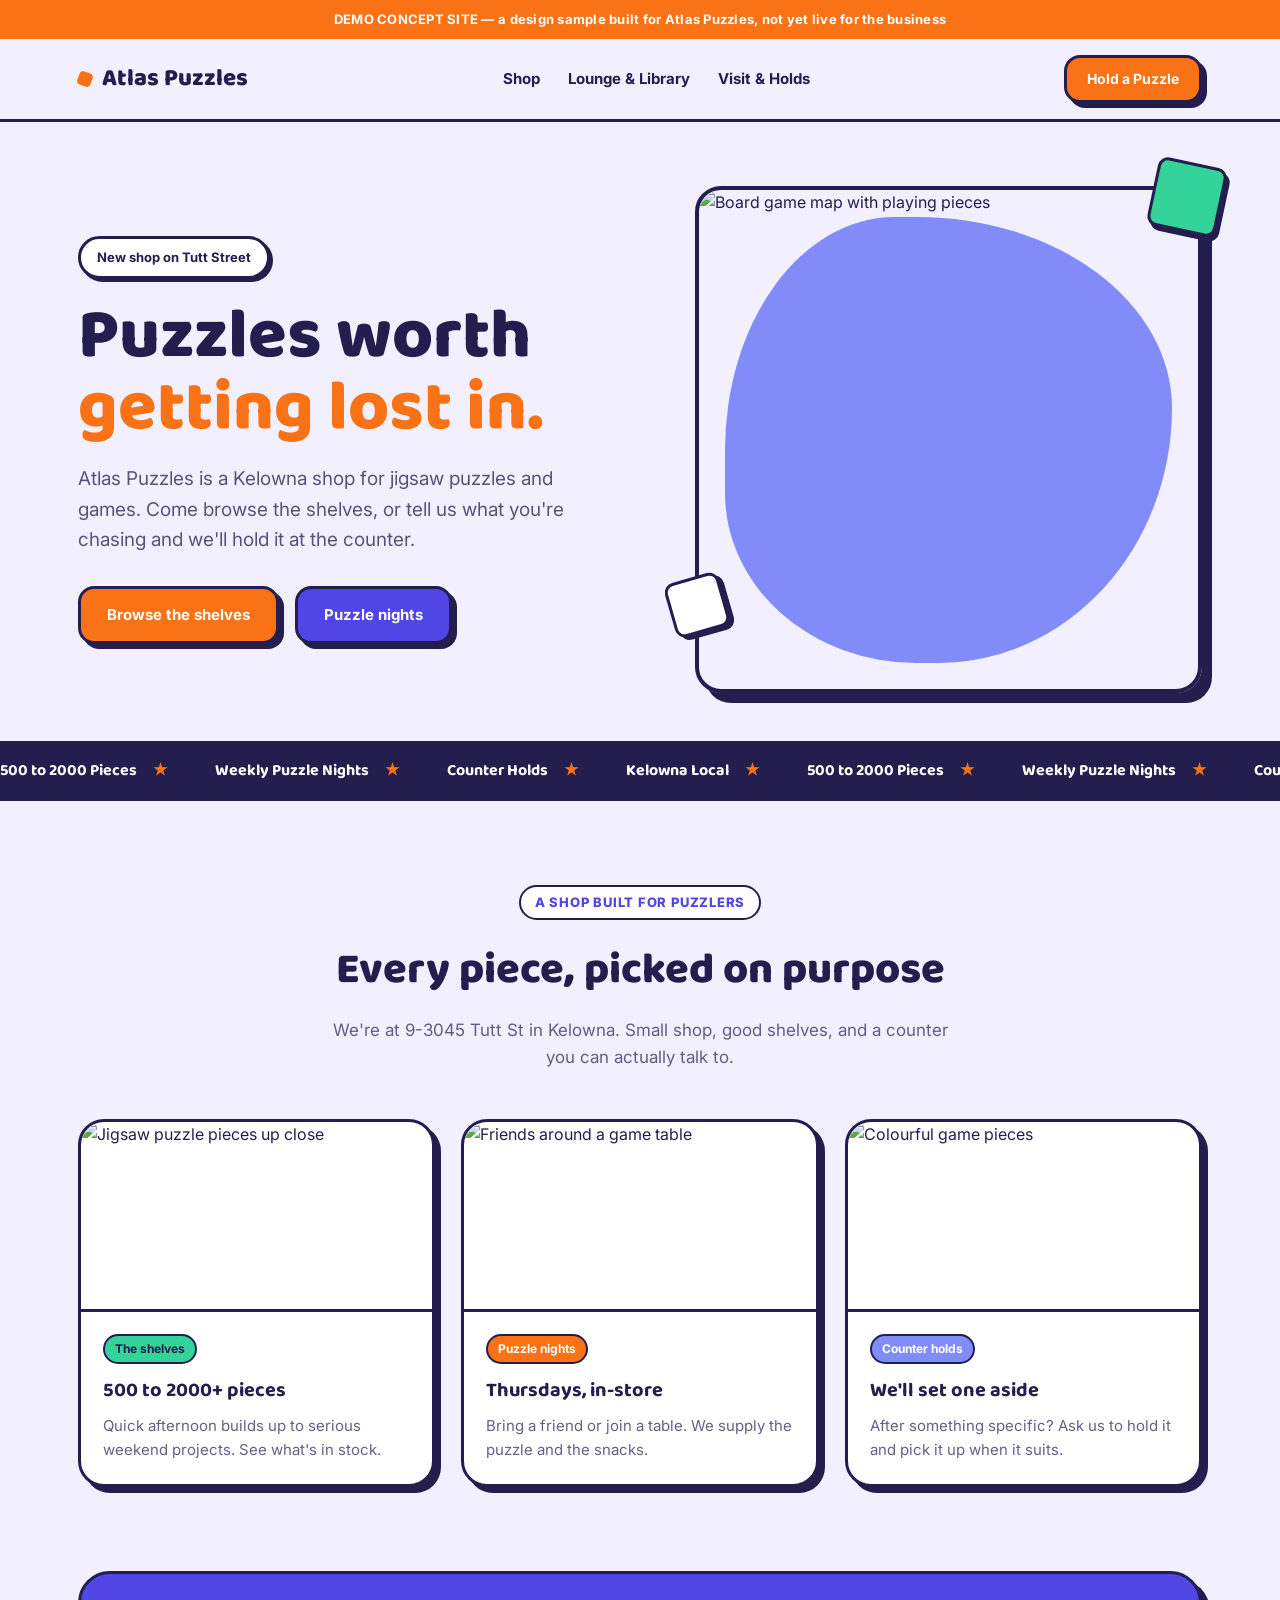
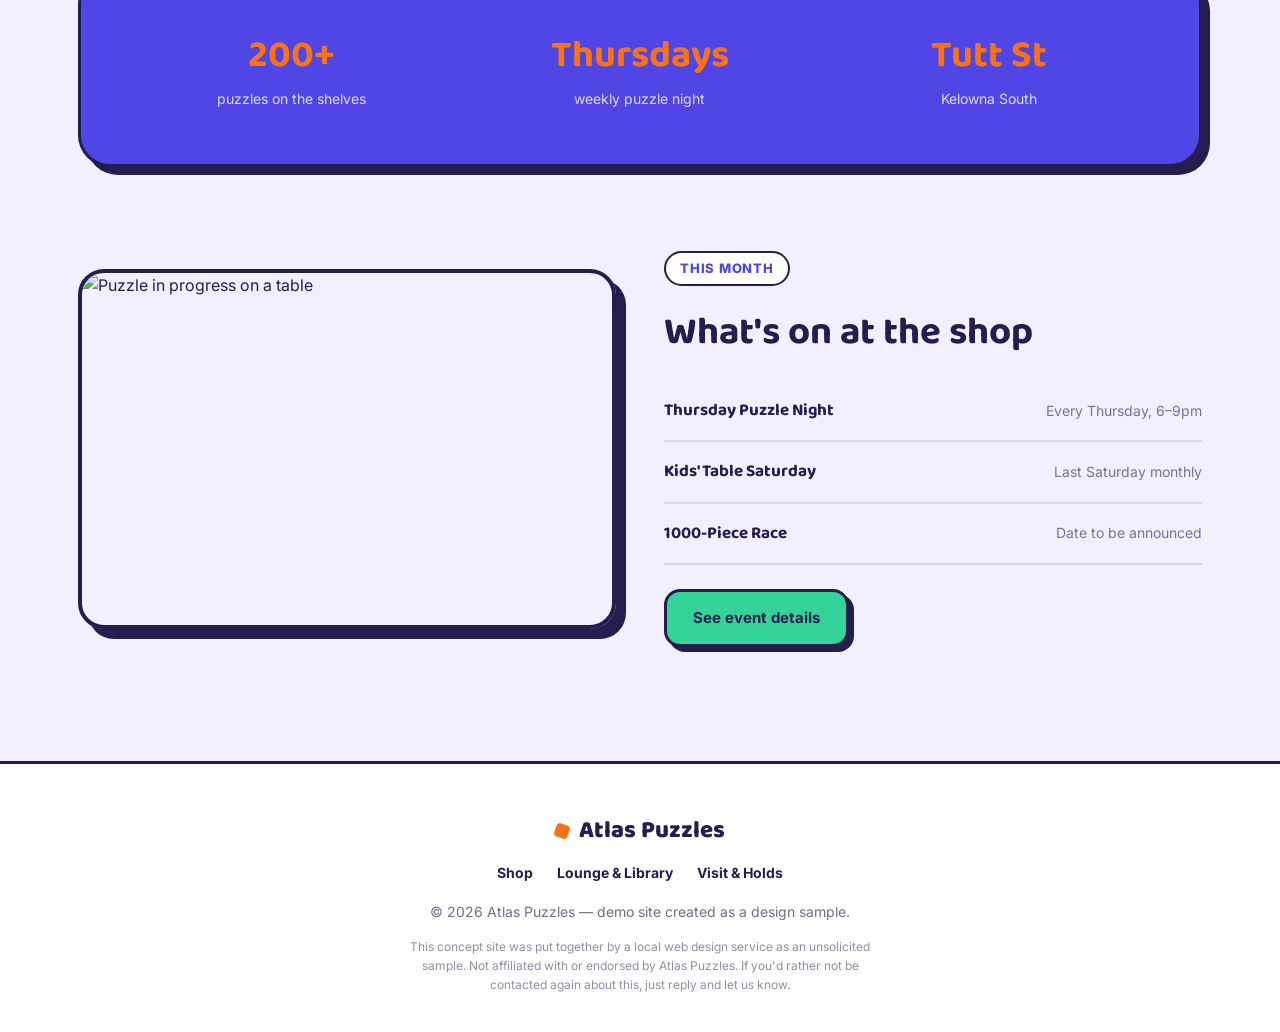
==== commit 4cf237ce: "Replicate competitor patterns: interactive ordering, catalogue filters, slot-picker booking Co-Autho" ====
--- a/index.html
+++ b/index.html
@@ -57,8 +57,8 @@
       <nav>
         <a class="logo" href="index.html"><span class="dot"></span>Atlas Puzzles</a>
         <ul>
-          <li><a href="shop.html">The Shelves</a></li>
-          <li><a href="events.html">Puzzle Nights</a></li>
+          <li><a href="shop.html">Shop</a></li>
+          <li><a href="lounge.html">Lounge &amp; Library</a></li>
           <li><a href="visit.html">Visit &amp; Holds</a></li>
         </ul>
         <a class="btn" href="visit.html" style="padding:10px 20px;font-size:14px;">Hold a Puzzle</a>
@@ -75,7 +75,7 @@
           <p>Atlas Puzzles is a Kelowna shop for jigsaw puzzles and games. Come browse the shelves, or tell us what you're chasing and we'll hold it at the counter.</p>
           <div class="hero-actions">
             <a class="btn" href="shop.html">Browse the shelves</a>
-            <a class="btn alt" href="events.html">Puzzle nights</a>
+            <a class="btn alt" href="lounge.html">Puzzle nights</a>
           </div>
         </div>
         <div class="hero-art">
@@ -113,7 +113,7 @@
             <p>Quick afternoon builds up to serious weekend projects. See what's in stock.</p>
           </div>
         </a>
-        <a class="card" href="events.html" style="text-decoration:none;">
+        <a class="card" href="lounge.html" style="text-decoration:none;">
           <img src="https://images.unsplash.com/photo-1611996575749-79a3a250f948?w=500&q=75&auto=format&fit=crop" alt="Friends around a game table"/>
           <div class="card-body">
             <span class="tag orange">Puzzle nights</span>
@@ -151,7 +151,7 @@
           <div class="event-line"><b>Thursday Puzzle Night</b><span>Every Thursday, 6–9pm</span></div>
           <div class="event-line"><b>Kids' Table Saturday</b><span>Last Saturday monthly</span></div>
           <div class="event-line"><b>1000-Piece Race</b><span>Date to be announced</span></div>
-          <a class="btn mint" href="events.html" style="margin-top:24px;">See event details</a>
+          <a class="btn mint" href="lounge.html" style="margin-top:24px;">See event details</a>
         </div>
       </div>
     </section>
@@ -161,7 +161,7 @@
     <div class="wrap">
       <a class="logo" href="index.html"><span class="dot"></span>Atlas Puzzles</a>
       <div class="footer-links">
-        <a href="shop.html">The Shelves</a><a href="events.html">Puzzle Nights</a><a href="visit.html">Visit &amp; Holds</a>
+        <a href="shop.html">Shop</a><a href="lounge.html">Lounge &amp; Library</a><a href="visit.html">Visit &amp; Holds</a>
       </div>
       <p>&copy; 2026 Atlas Puzzles — demo site created as a design sample.</p>
       <p class="fine">This concept site was put together by a local web design service as an unsolicited sample. Not affiliated with or endorsed by Atlas Puzzles. If you'd rather not be contacted again about this, just reply and let us know.</p>
